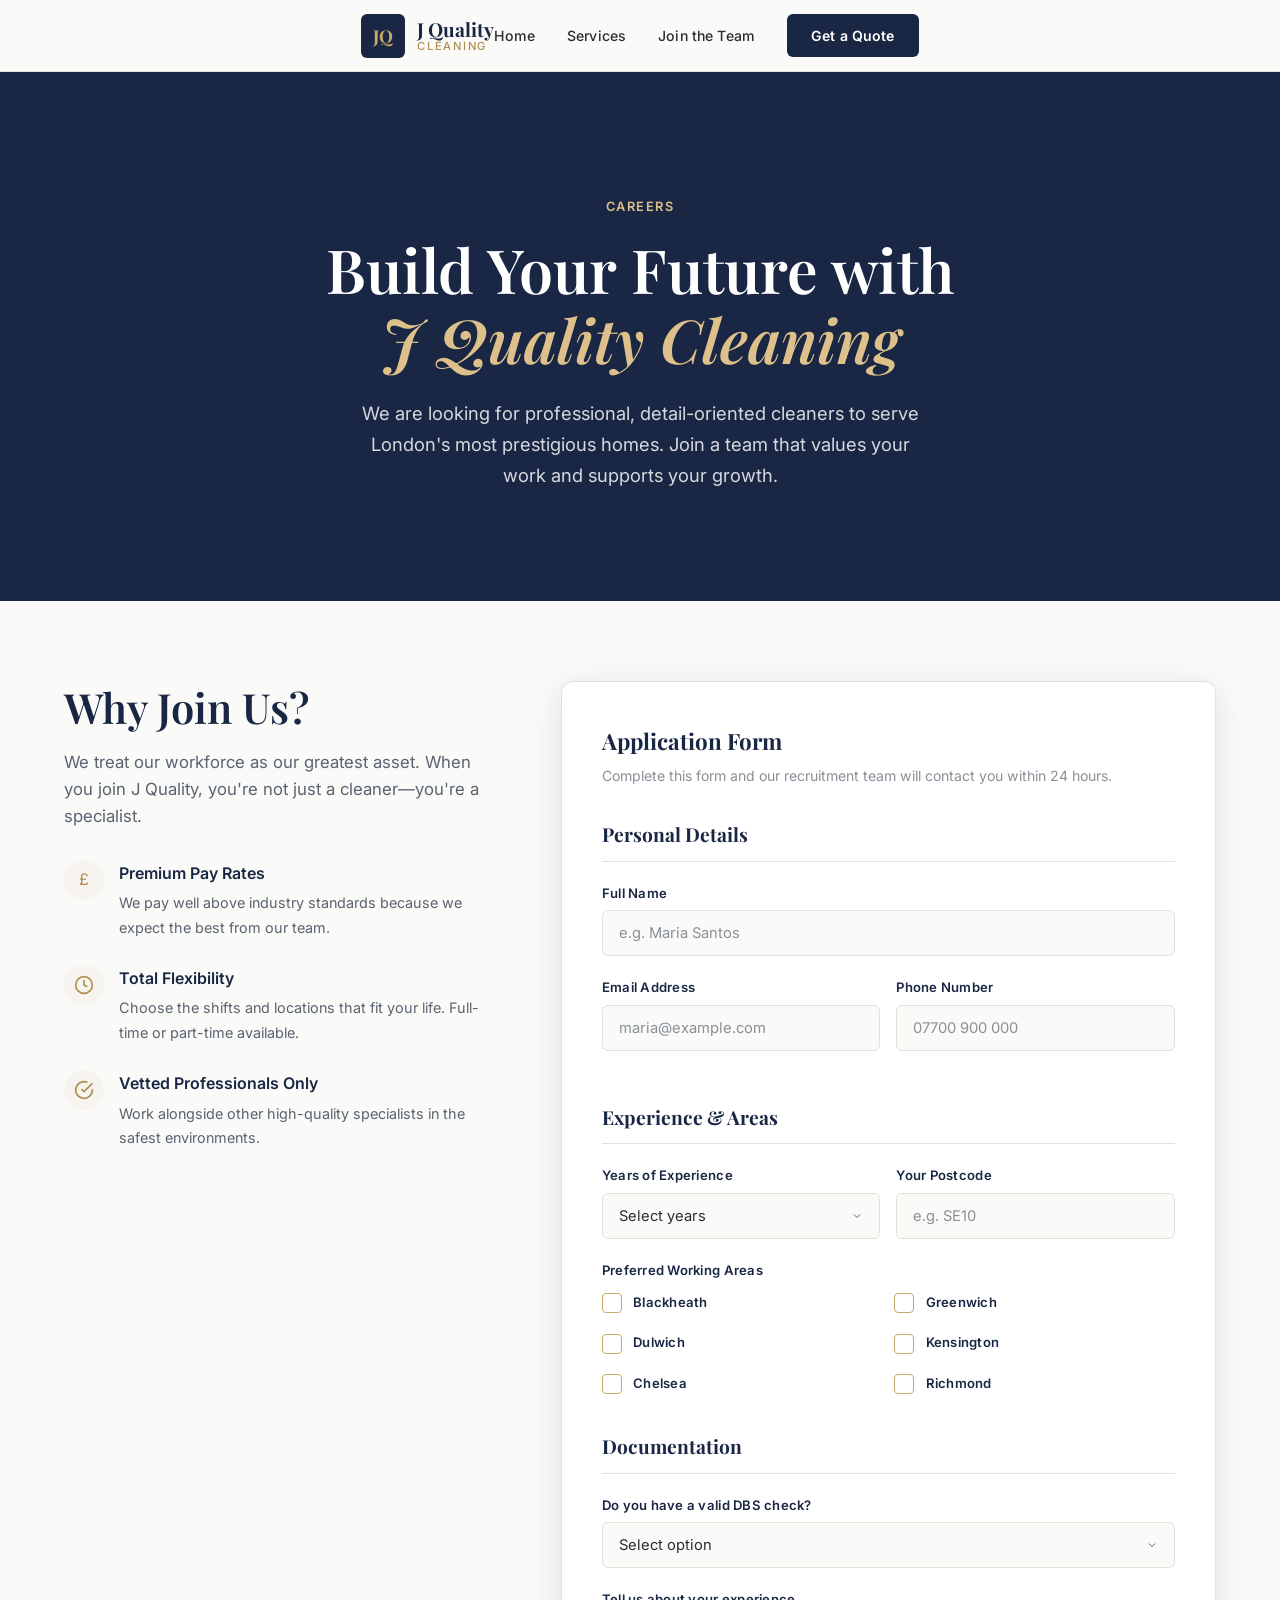
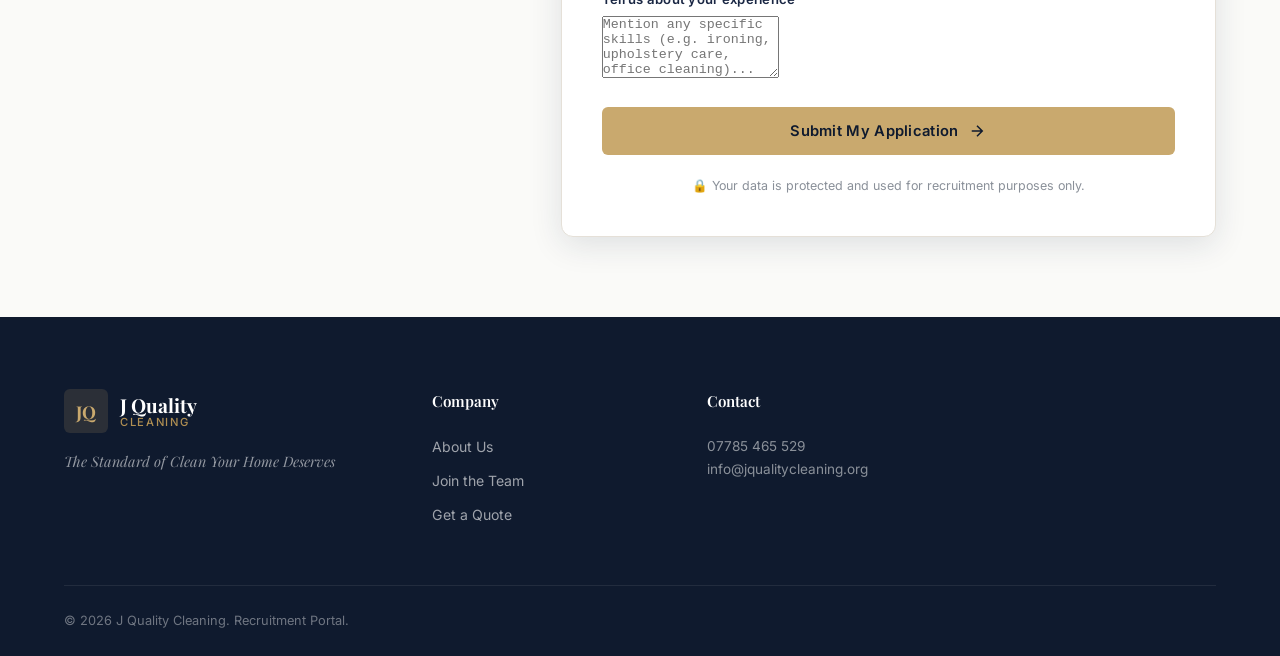
==== join.html @ 2d7c4f78 "Add files via upload" ====
<!DOCTYPE html>
<html lang="en">
<head>
    <meta charset="UTF-8">
    <meta name="viewport" content="width=device-width, initial-scale=1.0">
    <title>Join the Team | J Quality Cleaning Recruitment</title>
    <meta name="description" content="Apply to join London's most prestigious cleaning team. Flexible hours, premium pay, and a supportive environment for professional cleaners.">
    
    <!-- Fonts -->
    <link rel="preconnect" href="https://fonts.googleapis.com">
    <link rel="preconnect" href="https://fonts.gstatic.com" crossorigin>
    <link href="https://fonts.googleapis.com/css2?family=Playfair+Display:ital,wght@0,400;0,500;0,600;0,700;1,400;1,500&family=Inter:wght@300;400;500;600&display=swap" rel="stylesheet">

    <!-- Styles -->
    <link rel="stylesheet" href="styles.css">
    
    <style>
        .join-hero {
            padding: 120px 0 80px;
            background: var(--navy);
            color: var(--white);
            text-align: center;
            position: relative;
            overflow: hidden;
        }

        .join-hero::before {
            content: '';
            position: absolute;
            inset: 0;
            background: url('join_hero.png') center/cover no-repeat;
            opacity: 0.25;
            z-index: 0;
        }

        .join-hero-content {
            position: relative;
            z-index: 1;
            max-width: 800px;
            margin: 0 auto;
        }

        .join-grid {
            display: grid;
            grid-template-columns: 1fr 1.5fr;
            gap: 60px;
            padding: 80px 0;
            align-items: start;
        }

        .benefits-list {
            list-style: none;
            margin-top: 30px;
        }

        .benefit-item {
            display: flex;
            gap: 15px;
            margin-bottom: 25px;
        }

        .benefit-icon {
            width: 40px;
            height: 40px;
            background: var(--beige);
            color: var(--gold-dark);
            border-radius: 50%;
            display: flex;
            align-items: center;
            justify-content: center;
            flex-shrink: 0;
        }

        .benefit-title {
            font-weight: 600;
            color: var(--navy);
            margin-bottom: 4px;
        }

        .benefit-text {
            font-size: 0.9rem;
            color: var(--slate);
        }

        .app-form-card {
            background: var(--white);
            padding: 40px;
            border-radius: var(--radius-md);
            box-shadow: var(--shadow-lg);
            border: 1px solid var(--border);
        }

        .form-section-title {
            font-family: var(--font-heading);
            font-size: 1.2rem;
            color: var(--navy);
            margin: 30px 0 20px;
            padding-bottom: 10px;
            border-bottom: 1px solid var(--border);
        }

        .form-section-title:first-child {
            margin-top: 0;
        }

        .checkbox-group {
            display: grid;
            grid-template-columns: 1fr 1fr;
            gap: 12px;
            margin-top: 10px;
        }

        .checkbox-item {
            display: flex;
            align-items: center;
            gap: 10px;
            font-size: 0.9rem;
            color: var(--charcoal);
        }

        .checkbox-item input {
            width: 18px;
            height: 18px;
            cursor: pointer;
        }

        @media (max-width: 992px) {
            .join-grid {
                grid-template-columns: 1fr;
            }
        }
    </style>
</head>
<body>

    <!-- ========== NAVIGATION (REUSED) ========== -->
    <header class="header" id="main-header">
        <div class="container header-inner">
            <a href="index.html" class="logo" id="logo">
                <span class="logo-icon">JQ</span>
                <span class="logo-text">
                    <span class="logo-name">J Quality</span>
                    <span class="logo-sub">Cleaning</span>
                </span>
            </a>
            <nav class="nav" id="main-nav">
                <a href="index.html" class="nav-link">Home</a>
                <a href="index.html#services" class="nav-link">Services</a>
                <a href="join.html" class="nav-link active">Join the Team</a>
                <a href="index.html#contact" class="nav-link nav-cta">Get a Quote</a>
            </nav>
        </div>
    </header>

    <!-- ========== HERO ========== -->
    <section class="join-hero">
        <div class="container join-hero-content">
            <span class="section-tag" style="color: var(--gold-light);">Careers</span>
            <h1 class="hero-headline">Build Your Future with<br><em>J Quality Cleaning</em></h1>
            <p class="hero-sub" style="margin: 0 auto 30px;">We are looking for professional, detail-oriented cleaners to serve London's most prestigious homes. Join a team that values your work and supports your growth.</p>
        </div>
    </section>

    <!-- ========== CONTENT GRID ========== -->
    <div class="container">
        <div class="join-grid">
            
            <div class="benefits-sidebar">
                <h2 class="section-title section-title-left">Why Join Us?</h2>
                <p class="section-subtitle">We treat our workforce as our greatest asset. When you join J Quality, you're not just a cleaner—you're a specialist.</p>
                
                <div class="benefits-list">
                    <div class="benefit-item">
                        <div class="benefit-icon">£</div>
                        <div>
                            <p class="benefit-title">Premium Pay Rates</p>
                            <p class="benefit-text">We pay well above industry standards because we expect the best from our team.</p>
                        </div>
                    </div>
                    <div class="benefit-item">
                        <div class="benefit-icon">
                            <svg width="20" height="20" viewBox="0 0 24 24" fill="none" stroke="currentColor" stroke-width="2"><circle cx="12" cy="12" r="10"/><path d="M12 6v6l4 2"/></svg>
                        </div>
                        <div>
                            <p class="benefit-title">Total Flexibility</p>
                            <p class="benefit-text">Choose the shifts and locations that fit your life. Full-time or part-time available.</p>
                        </div>
                    </div>
                    <div class="benefit-item">
                        <div class="benefit-icon">
                            <svg width="20" height="20" viewBox="0 0 24 24" fill="none" stroke="currentColor" stroke-width="2"><path d="M22 11.08V12a10 10 0 1 1-5.93-9.14"/><polyline points="22 4 12 14.01 9 11.01"/></svg>
                        </div>
                        <div>
                            <p class="benefit-title">Vetted Professionals Only</p>
                            <p class="benefit-text">Work alongside other high-quality specialists in the safest environments.</p>
                        </div>
                    </div>
                </div>
            </div>

            <div class="app-form-card">
                <form id="cleaner-app-form" action="https://formspree.io/f/xwvangqv" method="POST">
                    <h2 class="form-title">Application Form</h2>
                    <p class="form-subtitle">Complete this form and our recruitment team will contact you within 24 hours.</p>

                    <h3 class="form-section-title">Personal Details</h3>
                    <div class="form-group">
                        <label for="app-name">Full Name</label>
                        <input type="text" id="app-name" name="name" placeholder="e.g. Maria Santos" required>
                    </div>
                    <div class="form-row">
                        <div class="form-group">
                            <label for="app-email">Email Address</label>
                            <input type="email" id="app-email" name="email" placeholder="maria@example.com" required>
                        </div>
                        <div class="form-group">
                            <label for="app-phone">Phone Number</label>
                            <input type="tel" id="app-phone" name="phone" placeholder="07700 900 000" required>
                        </div>
                    </div>

                    <h3 class="form-section-title">Experience & Areas</h3>
                    <div class="form-row">
                        <div class="form-group">
                            <label for="app-experience">Years of Experience</label>
                            <select id="app-experience" name="experience" required>
                                <option value="" disabled selected>Select years</option>
                                <option value="0-1">Less than 1 year</option>
                                <option value="1-3">1 to 3 years</option>
                                <option value="3-5">3 to 5 years</option>
                                <option value="5+">5+ years</option>
                            </select>
                        </div>
                        <div class="form-group">
                            <label for="app-postcode">Your Postcode</label>
                            <input type="text" id="app-postcode" name="postcode" placeholder="e.g. SE10" required>
                        </div>
                    </div>

                    <div class="form-group">
                        <label>Preferred Working Areas</label>
                        <div class="checkbox-group">
                            <label class="checkbox-item"><input type="checkbox" name="area" value="Blackheath"> Blackheath</label>
                            <label class="checkbox-item"><input type="checkbox" name="area" value="Greenwich"> Greenwich</label>
                            <label class="checkbox-item"><input type="checkbox" name="area" value="Dulwich"> Dulwich</label>
                            <label class="checkbox-item"><input type="checkbox" name="area" value="Kensington"> Kensington</label>
                            <label class="checkbox-item"><input type="checkbox" name="area" value="Chelsea"> Chelsea</label>
                            <label class="checkbox-item"><input type="checkbox" name="area" value="Richmond"> Richmond</label>
                        </div>
                    </div>

                    <h3 class="form-section-title">Documentation</h3>
                    <div class="form-group">
                        <label for="app-dbs">Do you have a valid DBS check?</label>
                        <select id="app-dbs" name="dbs_status" required>
                            <option value="" disabled selected>Select option</option>
                            <option value="yes">Yes, I have a current DBS</option>
                            <option value="pending">No, but I have applied</option>
                            <option value="no">No, I need to apply</option>
                        </select>
                    </div>

                    <div class="form-group">
                        <label for="app-message">Tell us about your experience</label>
                        <textarea id="app-message" name="message" rows="4" placeholder="Mention any specific skills (e.g. ironing, upholstery care, office cleaning)..."></textarea>
                    </div>

                    <button type="submit" class="btn btn-primary btn-full" id="app-submit">
                        Submit My Application
                        <svg width="18" height="18" viewBox="0 0 24 24" fill="none" stroke="currentColor" stroke-width="2"><path d="M5 12h14M12 5l7 7-7 7"/></svg>
                    </button>
                    <p class="form-privacy" style="margin-top: 20px;">🔒 Your data is protected and used for recruitment purposes only.</p>
                </form>

                <div class="form-success" id="app-success" style="display:none; text-align: center;">
                    <div class="success-icon" style="color: var(--gold); margin-bottom: 20px;">
                        <svg width="48" height="48" viewBox="0 0 24 24" fill="none" stroke="currentColor" stroke-width="2" stroke-linecap="round" stroke-linejoin="round"><path d="M22 11.08V12a10 10 0 1 1-5.93-9.14"/><polyline points="22 4 12 14.01 9 11.01"/></svg>
                    </div>
                    <h3 class="success-title">Application Received!</h3>
                    <p class="success-text">Thank you for your interest in joining J Quality Cleaning. Our recruitment team will review your details and contact you within 24 hours.</p>
                    <button type="button" class="btn-text" id="app-reset" style="margin-top: 20px; color: var(--gold); text-decoration: underline; background: none; border: none; cursor: pointer;">Submit another application</button>
                </div>
            </div>

        </div>
    </div>

    <!-- ========== FOOTER (REUSED) ========== -->
    <footer class="footer">
        <div class="container">
            <div class="footer-grid">
                <div class="footer-brand">
                    <a href="index.html" class="logo logo-footer">
                        <span class="logo-icon">JQ</span>
                        <span class="logo-text">
                            <span class="logo-name">J Quality</span>
                            <span class="logo-sub">Cleaning</span>
                        </span>
                    </a>
                    <p class="footer-tagline">The Standard of Clean Your Home Deserves</p>
                </div>
                <div class="footer-links">
                    <h4>Company</h4>
                    <a href="index.html#about">About Us</a>
                    <a href="join.html">Join the Team</a>
                    <a href="index.html#contact">Get a Quote</a>
                </div>
                <div class="footer-links">
                    <h4>Contact</h4>
                    <p style="font-size: 0.85rem; color: var(--mist);">07785 465 529</p>
                    <p style="font-size: 0.85rem; color: var(--mist);">info@jqualitycleaning.org</p>
                </div>
            </div>
            <div class="footer-bottom">
                <p>&copy; 2026 J Quality Cleaning. Recruitment Portal.</p>
            </div>
        </div>
    </footer>

    <script src="app.js"></script>
</body>
</html>
---- styles.css ----
/* =========================================================
   J Quality Cleaning — Quiet Luxury Design System
   ========================================================= */

/* ----- CSS Custom Properties ----- */
:root {
    /* Palette */
    --navy:        #1a2744;
    --navy-light:  #243352;
    --navy-dark:   #0f1a2e;
    --gold:        #c9a96e;
    --gold-light:  #ddc08a;
    --gold-dark:   #b08f52;
    --beige:       #f7f3ee;
    --beige-warm:  #f0ebe3;
    --cream:       #fafaf8;
    --white:       #ffffff;
    --charcoal:    #2d2d2d;
    --slate:       #5a6370;
    --mist:        #8a9099;
    --border:      #e5e0d8;

    /* Typography */
    --font-heading: 'Playfair Display', Georgia, 'Times New Roman', serif;
    --font-body:    'Inter', -apple-system, BlinkMacSystemFont, 'Segoe UI', sans-serif;

    /* Sizes */
    --container:   1200px;
    --header-h:    72px;
    --top-bar-h:   40px;

    /* Transitions */
    --ease:        cubic-bezier(0.4, 0, 0.2, 1);
    --duration:    0.35s;

    /* Shadows */
    --shadow-sm:   0 1px 3px rgba(26,39,68,0.06);
    --shadow-md:   0 4px 16px rgba(26,39,68,0.08);
    --shadow-lg:   0 8px 32px rgba(26,39,68,0.12);
    --shadow-xl:   0 16px 64px rgba(26,39,68,0.16);

    /* Border Radius */
    --radius-sm:   6px;
    --radius-md:   12px;
    --radius-lg:   20px;
    --radius-xl:   32px;
}

/* ----- Reset & Base ----- */
*,
*::before,
*::after {
    margin: 0;
    padding: 0;
    box-sizing: border-box;
}

html {
    scroll-behavior: smooth;
    scroll-padding-top: calc(var(--header-h) + var(--top-bar-h) + 20px);
}

body {
    font-family: var(--font-body);
    font-size: 16px;
    line-height: 1.7;
    color: var(--charcoal);
    background: var(--cream);
    -webkit-font-smoothing: antialiased;
    -moz-osx-font-smoothing: grayscale;
    overflow-x: hidden;
}

img {
    max-width: 100%;
    height: auto;
    display: block;
}

a {
    color: inherit;
    text-decoration: none;
    transition: color var(--duration) var(--ease);
}

button {
    cursor: pointer;
    border: none;
    background: none;
    font-family: inherit;
}

/* ----- Container ----- */
.container {
    max-width: var(--container);
    margin: 0 auto;
    padding: 0 24px;
}

/* ----- Section Headers ----- */
.section-header {
    text-align: center;
    max-width: 640px;
    margin: 0 auto 60px;
}

.section-tag {
    display: inline-flex;
    align-items: center;
    gap: 6px;
    font-family: var(--font-body);
    font-size: 0.8rem;
    font-weight: 600;
    letter-spacing: 0.12em;
    text-transform: uppercase;
    color: var(--gold-dark);
    margin-bottom: 16px;
}

.section-title {
    font-family: var(--font-heading);
    font-size: clamp(1.8rem, 4vw, 2.6rem);
    font-weight: 600;
    color: var(--navy);
    line-height: 1.25;
    margin-bottom: 16px;
}

.section-title-left {
    text-align: left;
}

.section-subtitle {
    font-size: 1.05rem;
    color: var(--slate);
    line-height: 1.6;
}

/* =========================================================
   TOP BAR
   ========================================================= */
.top-bar {
    background: var(--navy);
    color: rgba(255,255,255,0.85);
    font-size: 0.8rem;
    height: var(--top-bar-h);
    display: flex;
    align-items: center;
    position: relative;
    z-index: 100;
}

.top-bar-inner {
    display: flex;
    justify-content: space-between;
    align-items: center;
}

.top-bar-text {
    letter-spacing: 0.03em;
}

.top-bar-phone {
    display: flex;
    align-items: center;
    gap: 6px;
    color: var(--gold-light);
    font-weight: 500;
    transition: color var(--duration) var(--ease);
}

.top-bar-phone:hover {
    color: var(--white);
}

/* =========================================================
   HEADER / NAV
   ========================================================= */
.header {
    position: sticky;
    top: 0;
    z-index: 99;
    background: rgba(250, 250, 248, 0.92);
    backdrop-filter: blur(20px);
    -webkit-backdrop-filter: blur(20px);
    border-bottom: 1px solid var(--border);
    height: var(--header-h);
    display: flex;
    align-items: center;
    transition: box-shadow var(--duration) var(--ease), background var(--duration) var(--ease);
}

.header.scrolled {
    box-shadow: var(--shadow-md);
    background: rgba(250, 250, 248, 0.97);
}

.header-inner {
    display: flex;
    justify-content: space-between;
    align-items: center;
}

/* Logo */
.logo {
    display: flex;
    align-items: center;
    gap: 12px;
}

.logo-icon {
    width: 44px;
    height: 44px;
    background: var(--navy);
    color: var(--gold);
    border-radius: var(--radius-sm);
    display: flex;
    align-items: center;
    justify-content: center;
    font-family: var(--font-heading);
    font-size: 1.1rem;
    font-weight: 700;
    letter-spacing: 0.02em;
}

.logo-text {
    display: flex;
    flex-direction: column;
    line-height: 1.15;
}

.logo-name {
    font-family: var(--font-heading);
    font-size: 1.2rem;
    font-weight: 700;
    color: var(--navy);
}

.logo-sub {
    font-family: var(--font-body);
    font-size: 0.7rem;
    font-weight: 500;
    letter-spacing: 0.15em;
    text-transform: uppercase;
    color: var(--gold-dark);
}

/* Nav links */
.nav {
    display: flex;
    align-items: center;
    gap: 32px;
}

.nav-link {
    font-size: 0.88rem;
    font-weight: 500;
    color: var(--charcoal);
    position: relative;
    padding: 4px 0;
    letter-spacing: 0.01em;
}

.nav-link::after {
    content: '';
    position: absolute;
    bottom: -2px;
    left: 0;
    width: 0;
    height: 2px;
    background: var(--gold);
    transition: width var(--duration) var(--ease);
}

.nav-link:hover::after {
    width: 100%;
}

.nav-link:hover {
    color: var(--navy);
}

.nav-cta {
    background: var(--navy);
    color: var(--white) !important;
    padding: 10px 24px;
    border-radius: var(--radius-sm);
    font-weight: 600;
    transition: all var(--duration) var(--ease);
}

.nav-cta::after { display: none; }

.nav-cta:hover {
    background: var(--navy-light);
    transform: translateY(-1px);
    box-shadow: var(--shadow-md);
}

/* Mobile menu button */
.mobile-menu-btn {
    display: none;
    flex-direction: column;
    gap: 5px;
    width: 28px;
    padding: 4px 0;
}

.mobile-menu-btn span {
    display: block;
    width: 100%;
    height: 2px;
    background: var(--navy);
    border-radius: 2px;
    transition: all var(--duration) var(--ease);
}

.mobile-menu-btn.active span:nth-child(1) {
    transform: rotate(45deg) translate(5px, 5px);
}

.mobile-menu-btn.active span:nth-child(2) {
    opacity: 0;
}

.mobile-menu-btn.active span:nth-child(3) {
    transform: rotate(-45deg) translate(5px, -5px);
}

/* =========================================================
   HERO SECTION
   ========================================================= */
.hero {
    position: relative;
    min-height: 92vh;
    display: flex;
    align-items: center;
    justify-content: center;
    overflow: hidden;
}

.hero-bg {
    position: absolute;
    inset: 0;
    z-index: 0;
}

.hero-img {
    width: 100%;
    height: 100%;
    object-fit: cover;
    object-position: center;
}

.hero-overlay {
    position: absolute;
    inset: 0;
    background: linear-gradient(
        135deg,
        rgba(15,26,46,0.82) 0%,
        rgba(26,39,68,0.72) 40%,
        rgba(26,39,68,0.45) 100%
    );
}

.hero-content {
    position: relative;
    z-index: 2;
    max-width: 720px;
    padding: 60px 0;
}

.hero-badge {
    display: inline-flex;
    align-items: center;
    gap: 8px;
    background: rgba(201, 169, 110, 0.15);
    border: 1px solid rgba(201, 169, 110, 0.35);
    padding: 8px 18px;
    border-radius: var(--radius-xl);
    font-size: 0.78rem;
    font-weight: 500;
    letter-spacing: 0.04em;
    color: var(--gold-light);
    margin-bottom: 28px;
    backdrop-filter: blur(8px);
    animation: fadeInUp 0.8s var(--ease) both;
}

.hero-headline {
    font-family: var(--font-heading);
    font-size: clamp(2.2rem, 5.5vw, 3.8rem);
    font-weight: 600;
    color: var(--white);
    line-height: 1.15;
    margin-bottom: 24px;
    animation: fadeInUp 0.8s var(--ease) 0.15s both;
}

.hero-headline em {
    font-style: italic;
    color: var(--gold-light);
}

.hero-sub {
    font-size: clamp(1rem, 1.8vw, 1.15rem);
    color: rgba(255,255,255,0.82);
    line-height: 1.7;
    margin-bottom: 12px;
    max-width: 580px;
    animation: fadeInUp 0.8s var(--ease) 0.3s both;
}

.hero-desire {
    font-family: var(--font-heading);
    font-size: 1.1rem;
    font-style: italic;
    color: var(--gold-light);
    margin-bottom: 36px;
    animation: fadeInUp 0.8s var(--ease) 0.45s both;
}

.hero-actions {
    display: flex;
    gap: 16px;
    flex-wrap: wrap;
    animation: fadeInUp 0.8s var(--ease) 0.6s both;
}

/* Scroll indicator */
.hero-scroll-indicator {
    position: absolute;
    bottom: 32px;
    left: 50%;
    transform: translateX(-50%);
    z-index: 2;
    display: flex;
    flex-direction: column;
    align-items: center;
    gap: 8px;
    color: rgba(255,255,255,0.5);
    font-size: 0.75rem;
    letter-spacing: 0.1em;
    text-transform: uppercase;
    animation: bounceDown 2s infinite;
}

/* =========================================================
   BUTTONS
   ========================================================= */
.btn {
    display: inline-flex;
    align-items: center;
    gap: 10px;
    padding: 14px 28px;
    border-radius: var(--radius-sm);
    font-size: 0.92rem;
    font-weight: 600;
    letter-spacing: 0.02em;
    transition: all var(--duration) var(--ease);
    white-space: nowrap;
    cursor: pointer;
    border: none;
    line-height: 1.4;
}

.btn-primary {
    background: var(--gold);
    color: var(--navy-dark);
}

.btn-primary:hover {
    background: var(--gold-light);
    transform: translateY(-2px);
    box-shadow: 0 8px 24px rgba(201,169,110,0.35);
}

.btn-outline {
    background: transparent;
    color: var(--white);
    border: 1.5px solid rgba(255,255,255,0.35);
}

.btn-outline:hover {
    border-color: var(--white);
    background: rgba(255,255,255,0.08);
    transform: translateY(-2px);
}

.btn-lg {
    padding: 16px 36px;
    font-size: 1rem;
}

.btn-full {
    width: 100%;
    justify-content: center;
}

/* =========================================================
   TRUST STRIP
   ========================================================= */
.trust-strip {
    padding: 72px 0;
    background: var(--white);
    border-bottom: 1px solid var(--border);
}

.trust-grid {
    display: grid;
    grid-template-columns: repeat(4, 1fr);
    gap: 36px;
}

.trust-item {
    text-align: center;
    padding: 28px 20px;
    border-radius: var(--radius-md);
    transition: all var(--duration) var(--ease);
}

.trust-item:hover {
    background: var(--beige);
    transform: translateY(-4px);
    box-shadow: var(--shadow-md);
}

.trust-icon {
    width: 64px;
    height: 64px;
    margin: 0 auto 20px;
    background: linear-gradient(135deg, var(--beige), var(--beige-warm));
    border-radius: 50%;
    display: flex;
    align-items: center;
    justify-content: center;
    color: var(--navy);
    transition: all var(--duration) var(--ease);
}

.trust-item:hover .trust-icon {
    background: var(--navy);
    color: var(--gold);
}

.trust-title {
    font-family: var(--font-heading);
    font-size: 1.05rem;
    font-weight: 600;
    color: var(--navy);
    margin-bottom: 8px;
}

.trust-text {
    font-size: 0.88rem;
    color: var(--slate);
    line-height: 1.6;
}

/* =========================================================
   TESTIMONIALS
   ========================================================= */
.testimonials {
    padding: 96px 0;
    background: var(--beige);
}

.testimonials-grid {
    display: grid;
    grid-template-columns: repeat(3, 1fr);
    gap: 28px;
}

.testimonial-card {
    background: var(--white);
    padding: 36px;
    border-radius: var(--radius-md);
    border: 1px solid var(--border);
    transition: all var(--duration) var(--ease);
    position: relative;
}

.testimonial-card::before {
    content: '"';
    position: absolute;
    top: 16px;
    right: 24px;
    font-family: var(--font-heading);
    font-size: 4rem;
    color: var(--gold);
    opacity: 0.2;
    line-height: 1;
}

.testimonial-card:hover {
    transform: translateY(-6px);
    box-shadow: var(--shadow-lg);
    border-color: var(--gold);
}

.testimonial-stars {
    color: var(--gold);
    font-size: 1rem;
    letter-spacing: 2px;
    margin-bottom: 16px;
}

.testimonial-quote {
    font-size: 0.95rem;
    line-height: 1.7;
    color: var(--charcoal);
    margin-bottom: 24px;
    font-style: italic;
}

.testimonial-author {
    display: flex;
    align-items: center;
    gap: 12px;
}

.testimonial-avatar {
    width: 44px;
    height: 44px;
    background: var(--navy);
    color: var(--gold);
    border-radius: 50%;
    display: flex;
    align-items: center;
    justify-content: center;
    font-family: var(--font-heading);
    font-weight: 600;
    font-size: 0.85rem;
}

.testimonial-name {
    display: block;
    font-size: 0.9rem;
    color: var(--navy);
}

.testimonial-location {
    font-size: 0.78rem;
    color: var(--mist);
}

/* =========================================================
   SERVICES
   ========================================================= */
.services {
    padding: 96px 0;
    background: var(--cream);
}

.services-grid {
    display: grid;
    grid-template-columns: repeat(2, 1fr);
    gap: 28px;
}

.service-card {
    display: grid;
    grid-template-rows: 260px 1fr;
    background: var(--white);
    border-radius: var(--radius-md);
    overflow: hidden;
    border: 1px solid var(--border);
    transition: all var(--duration) var(--ease);
}

.service-card:hover {
    transform: translateY(-6px);
    box-shadow: var(--shadow-lg);
    border-color: var(--gold);
}

.service-card-wide {
    grid-column: 1 / -1;
    grid-template-columns: 1fr 1fr;
    grid-template-rows: auto;
}

.service-image {
    position: relative;
    overflow: hidden;
}

.service-image img {
    width: 100%;
    height: 100%;
    object-fit: cover;
    transition: transform 0.6s var(--ease);
}

.service-card:hover .service-image img {
    transform: scale(1.05);
}

.service-image-overlay {
    position: absolute;
    inset: 0;
    background: linear-gradient(to bottom, transparent 50%, rgba(26,39,68,0.15));
}

.service-content {
    padding: 32px;
}

.service-number {
    font-family: var(--font-heading);
    font-size: 0.85rem;
    color: var(--gold);
    font-weight: 600;
    margin-bottom: 8px;
    letter-spacing: 0.05em;
}

.service-title {
    font-family: var(--font-heading);
    font-size: 1.35rem;
    font-weight: 600;
    color: var(--navy);
    margin-bottom: 12px;
}

.service-desc {
    font-size: 0.92rem;
    color: var(--slate);
    line-height: 1.65;
    margin-bottom: 20px;
}

.service-features {
    list-style: none;
    margin-bottom: 24px;
}

.service-features li {
    position: relative;
    padding-left: 22px;
    font-size: 0.88rem;
    color: var(--charcoal);
    margin-bottom: 8px;
    line-height: 1.5;
}

.service-features li::before {
    content: '';
    position: absolute;
    left: 0;
    top: 8px;
    width: 8px;
    height: 8px;
    background: var(--gold);
    border-radius: 50%;
}

.service-link {
    display: inline-flex;
    align-items: center;
    gap: 6px;
    font-size: 0.88rem;
    font-weight: 600;
    color: var(--navy);
    transition: all var(--duration) var(--ease);
}

.service-link:hover {
    color: var(--gold-dark);
    gap: 12px;
}

/* =========================================================
   ABOUT
   ========================================================= */
.about {
    padding: 96px 0;
    background: var(--white);
}

.about-grid {
    display: grid;
    grid-template-columns: 1fr 1fr;
    gap: 64px;
    align-items: center;
}

.about-image {
    position: relative;
    border-radius: var(--radius-md);
    overflow: hidden;
}

.about-image img {
    width: 100%;
    border-radius: var(--radius-md);
}

.about-image-accent {
    position: absolute;
    bottom: -16px;
    right: -16px;
    width: 120px;
    height: 120px;
    border: 3px solid var(--gold);
    border-radius: var(--radius-md);
    z-index: -1;
}

.about-text {
    font-size: 0.95rem;
    color: var(--slate);
    line-height: 1.75;
    margin-bottom: 16px;
}

.about-stats {
    display: flex;
    gap: 40px;
    margin-top: 36px;
    padding-top: 28px;
    border-top: 1px solid var(--border);
}

.stat {
    display: flex;
    flex-direction: column;
}

.stat-number {
    font-family: var(--font-heading);
    font-size: 1.8rem;
    font-weight: 700;
    color: var(--navy);
}

.stat-label {
    font-size: 0.8rem;
    color: var(--mist);
    letter-spacing: 0.04em;
    text-transform: uppercase;
    font-weight: 500;
}

/* =========================================================
   SPECIAL OFFER
   ========================================================= */
.offer {
    padding: 96px 0;
    background: var(--navy);
}

.offer-card {
    display: grid;
    grid-template-columns: 1fr 0.85fr;
    background: linear-gradient(135deg, var(--navy-light), var(--navy));
    border-radius: var(--radius-lg);
    overflow: hidden;
    border: 1px solid rgba(201,169,110,0.2);
    position: relative;
}

.offer-badge {
    position: absolute;
    top: 32px;
    left: 32px;
    display: inline-flex;
    align-items: center;
    gap: 8px;
    background: var(--gold);
    color: var(--navy-dark);
    padding: 8px 18px;
    border-radius: var(--radius-xl);
    font-size: 0.8rem;
    font-weight: 700;
    letter-spacing: 0.06em;
    text-transform: uppercase;
    z-index: 2;
}

.offer-content {
    padding: 80px 48px 48px;
    z-index: 1;
}

.offer-title {
    font-family: var(--font-heading);
    font-size: clamp(1.6rem, 3vw, 2.2rem);
    color: var(--white);
    margin-bottom: 16px;
    line-height: 1.25;
}

.offer-text {
    color: rgba(255,255,255,0.8);
    font-size: 1rem;
    line-height: 1.7;
    margin-bottom: 28px;
}

.offer-text strong {
    color: var(--gold-light);
}

.offer-details {
    display: flex;
    flex-direction: column;
    gap: 12px;
    margin-bottom: 32px;
}

.offer-detail {
    display: flex;
    align-items: center;
    gap: 12px;
    color: rgba(255,255,255,0.85);
    font-size: 0.9rem;
}

.offer-detail svg {
    color: var(--gold);
    flex-shrink: 0;
}

.offer-visual {
    position: relative;
    overflow: hidden;
}

.offer-visual img {
    width: 100%;
    height: 100%;
    object-fit: cover;
}

.offer-visual::after {
    content: '';
    position: absolute;
    inset: 0;
    background: linear-gradient(to right, var(--navy-light), transparent 50%);
}

/* =========================================================
   AREAS (SEO)
   ========================================================= */
.areas {
    padding: 80px 0;
    background: var(--beige);
}

.areas-grid {
    display: flex;
    flex-wrap: wrap;
    justify-content: center;
    gap: 12px;
    margin-bottom: 28px;
}

.area-tag {
    background: var(--white);
    border: 1px solid var(--border);
    padding: 10px 22px;
    border-radius: var(--radius-xl);
    font-size: 0.88rem;
    font-weight: 500;
    color: var(--navy);
    transition: all var(--duration) var(--ease);
    cursor: default;
}

.area-tag:hover {
    background: var(--navy);
    color: var(--white);
    border-color: var(--navy);
    transform: translateY(-2px);
    box-shadow: var(--shadow-md);
}

.areas-note {
    text-align: center;
    font-size: 0.9rem;
    color: var(--slate);
}

.areas-note a {
    color: var(--gold-dark);
    font-weight: 600;
    border-bottom: 1px solid var(--gold);
    transition: all var(--duration) var(--ease);
}

.areas-note a:hover {
    color: var(--navy);
    border-color: var(--navy);
}

/* =========================================================
   CONTACT / LEAD FORM
   ========================================================= */
.contact {
    padding: 96px 0;
    background: var(--cream);
}

.contact-grid {
    display: grid;
    grid-template-columns: 1fr 1fr;
    gap: 64px;
    align-items: start;
}

.contact-text {
    font-size: 1rem;
    color: var(--slate);
    line-height: 1.7;
    margin-bottom: 32px;
}

.contact-methods {
    display: flex;
    flex-direction: column;
    gap: 20px;
}

.contact-method {
    display: flex;
    align-items: center;
    gap: 16px;
    padding: 16px;
    border-radius: var(--radius-md);
    transition: all var(--duration) var(--ease);
}

.contact-method:hover {
    background: var(--beige);
}

.contact-method-icon {
    width: 52px;
    height: 52px;
    background: var(--navy);
    color: var(--gold);
    border-radius: var(--radius-sm);
    display: flex;
    align-items: center;
    justify-content: center;
    flex-shrink: 0;
}

.contact-method strong {
    display: block;
    font-size: 0.88rem;
    color: var(--navy);
    margin-bottom: 2px;
}

.contact-method span {
    font-size: 0.88rem;
    color: var(--slate);
}

/* Form */
.contact-form-wrapper {
    position: relative;
}

.contact-form {
    background: var(--white);
    padding: 40px;
    border-radius: var(--radius-md);
    border: 1px solid var(--border);
    box-shadow: var(--shadow-lg);
}

.form-title {
    font-family: var(--font-heading);
    font-size: 1.4rem;
    color: var(--navy);
    margin-bottom: 4px;
}

.form-subtitle {
    color: var(--mist);
    font-size: 0.88rem;
    margin-bottom: 28px;
}

.form-group {
    margin-bottom: 20px;
}

.form-group label {
    display: block;
    font-size: 0.82rem;
    font-weight: 600;
    color: var(--navy);
    margin-bottom: 6px;
    letter-spacing: 0.02em;
}

.form-group input:not([type="checkbox"]),
.form-group select {
    width: 100%;
    padding: 13px 16px;
    border: 1.5px solid var(--border);
    border-radius: var(--radius-sm);
    font-family: var(--font-body);
    font-size: 0.92rem;
    color: var(--charcoal);
    background: var(--cream);
    transition: all var(--duration) var(--ease);
    outline: none;
    -webkit-appearance: none;
    appearance: none;
}

/* Custom Checkbox Styling for Visual Feedback */
.form-group input[type="checkbox"] {
    -webkit-appearance: none;
    appearance: none;
    width: 20px;
    height: 20px;
    border: 1.5px solid var(--gold);
    border-radius: 4px;
    background: var(--white);
    cursor: pointer;
    position: relative;
    display: inline-block;
    vertical-align: middle;
    transition: all 0.2s ease;
    margin-right: 8px;
}

.form-group input[type="checkbox"]:checked {
    background: var(--gold);
    border-color: var(--gold);
}

.form-group input[type="checkbox"]:checked::after {
    content: '';
    position: absolute;
    left: 6px;
    top: 2px;
    width: 5px;
    height: 10px;
    border: solid white;
    border-width: 0 2px 2px 0;
    transform: rotate(45deg);
}

.form-group input::placeholder {
    color: var(--mist);
}

.form-group input:focus,
.form-group select:focus {
    border-color: var(--gold);
    background: var(--white);
    box-shadow: 0 0 0 3px rgba(201,169,110,0.12);
}

.form-group select {
    cursor: pointer;
    background-image: url("data:image/svg+xml,%3Csvg xmlns='http://www.w3.org/2000/svg' width='12' height='12' viewBox='0 0 24 24' fill='none' stroke='%235a6370' stroke-width='2'%3E%3Cpath d='M6 9l6 6 6-6'/%3E%3C/svg%3E");
    background-repeat: no-repeat;
    background-position: right 16px center;
    padding-right: 42px;
}

.form-row {
    display: grid;
    grid-template-columns: 1fr 1fr;
    gap: 16px;
}

.form-privacy {
    text-align: center;
    font-size: 0.78rem;
    color: var(--mist);
    margin-top: 14px;
}

/* Success state */
.form-success {
    background: var(--white);
    padding: 60px 40px;
    border-radius: var(--radius-md);
    border: 1px solid var(--border);
    box-shadow: var(--shadow-lg);
    text-align: center;
}

.success-icon {
    width: 72px;
    height: 72px;
    margin: 0 auto 20px;
    background: rgba(201,169,110,0.12);
    border-radius: 50%;
    display: flex;
    align-items: center;
    justify-content: center;
    color: var(--gold-dark);
}

.success-title {
    font-family: var(--font-heading);
    font-size: 1.6rem;
    color: var(--navy);
    margin-bottom: 12px;
}

.success-text {
    color: var(--slate);
    font-size: 0.95rem;
    line-height: 1.7;
    margin-bottom: 24px;
}

.form-success .btn-outline {
    color: var(--navy);
    border-color: var(--border);
}

.form-success .btn-outline:hover {
    background: var(--navy);
    color: var(--white);
    border-color: var(--navy);
}

/* =========================================================
   FOOTER
   ========================================================= */
.footer {
    background: var(--navy-dark);
    padding: 72px 0 0;
    color: rgba(255,255,255,0.75);
}

.footer-grid {
    display: grid;
    grid-template-columns: 1.4fr 1fr 1fr 1fr;
    gap: 40px;
    padding-bottom: 48px;
}

.logo-footer .logo-icon {
    background: rgba(201,169,110,0.15);
}

.logo-footer .logo-name {
    color: var(--white);
}

.footer-tagline {
    font-family: var(--font-heading);
    font-style: italic;
    font-size: 0.9rem;
    color: rgba(255,255,255,0.55);
    margin-top: 16px;
    margin-bottom: 20px;
}

.footer-phone {
    display: inline-flex;
    align-items: center;
    gap: 8px;
    color: var(--gold);
    font-size: 1rem;
    font-weight: 600;
    transition: color var(--duration) var(--ease);
}

.footer-phone:hover {
    color: var(--gold-light);
}

.footer-links h4 {
    font-family: var(--font-heading);
    font-size: 0.95rem;
    color: var(--white);
    margin-bottom: 20px;
    font-weight: 600;
}

.footer-links a {
    display: block;
    font-size: 0.88rem;
    color: rgba(255,255,255,0.6);
    margin-bottom: 10px;
    transition: all var(--duration) var(--ease);
}

.footer-links a:hover {
    color: var(--gold);
    transform: translateX(4px);
}

.footer-bottom {
    border-top: 1px solid rgba(255,255,255,0.08);
    padding: 24px 0;
    display: flex;
    justify-content: space-between;
    font-size: 0.8rem;
    color: rgba(255,255,255,0.4);
}

/* Back to Top */
.back-to-top {
    position: fixed;
    bottom: 32px;
    right: 32px;
    width: 48px;
    height: 48px;
    background: var(--navy);
    color: var(--gold);
    border-radius: 50%;
    display: flex;
    align-items: center;
    justify-content: center;
    box-shadow: var(--shadow-lg);
    opacity: 0;
    visibility: hidden;
    transform: translateY(20px);
    transition: all var(--duration) var(--ease);
    z-index: 50;
}

.back-to-top.visible {
    opacity: 1;
    visibility: visible;
    transform: translateY(0);
}

.back-to-top:hover {
    background: var(--gold);
    color: var(--navy-dark);
    transform: translateY(-3px);
}

/* =========================================================
   ANIMATIONS
   ========================================================= */
@keyframes fadeInUp {
    from {
        opacity: 0;
        transform: translateY(28px);
    }
    to {
        opacity: 1;
        transform: translateY(0);
    }
}

@keyframes bounceDown {
    0%, 100% { transform: translateX(-50%) translateY(0); }
    50% { transform: translateX(-50%) translateY(8px); }
}

/* Intersection Observer animations */
.reveal {
    opacity: 0;
    transform: translateY(30px);
    transition: opacity 0.7s var(--ease), transform 0.7s var(--ease);
}

.reveal.visible {
    opacity: 1;
    transform: translateY(0);
}

/* =========================================================
   RESPONSIVE — Tablet
   ========================================================= */
@media (max-width: 1024px) {
    .trust-grid {
        grid-template-columns: repeat(2, 1fr);
    }
    
    .testimonials-grid {
        grid-template-columns: 1fr;
        max-width: 600px;
        margin: 0 auto;
    }
    
    .services-grid {
        grid-template-columns: 1fr;
    }

    .service-card-wide {
        grid-template-columns: 1fr;
    }

    .about-grid {
        grid-template-columns: 1fr;
        gap: 40px;
    }

    .about-image {
        max-width: 540px;
    }

    .offer-card {
        grid-template-columns: 1fr;
    }

    .offer-visual {
        height: 300px;
    }

    .contact-grid {
        grid-template-columns: 1fr;
        gap: 40px;
    }
    
    .footer-grid {
        grid-template-columns: 1fr 1fr;
    }
}

/* =========================================================
   RESPONSIVE — Mobile
   ========================================================= */
@media (max-width: 768px) {
    :root {
        --header-h: 64px;
    }

    .top-bar-text {
        display: none;
    }
    
    .top-bar-inner {
        justify-content: center;
    }

    /* Mobile nav */
    .nav {
        position: fixed;
        top: 0;
        right: -100%;
        width: 85vw;
        max-width: 360px;
        height: 100vh;
        background: var(--cream);
        flex-direction: column;
        padding: 80px 32px 40px;
        gap: 0;
        box-shadow: var(--shadow-xl);
        transition: right var(--duration) var(--ease);
        z-index: 200;
        align-items: stretch;
    }

    .nav.open {
        right: 0;
    }

    .nav-link {
        padding: 16px 0;
        font-size: 1rem;
        border-bottom: 1px solid var(--border);
    }

    .nav-link::after { display: none; }

    .nav-cta {
        text-align: center;
        margin-top: 20px;
        padding: 14px 24px;
    }

    .mobile-menu-btn {
        display: flex;
        z-index: 201;
    }

    /* Mobile overlay */
    .nav-overlay {
        position: fixed;
        inset: 0;
        background: rgba(15,26,46,0.5);
        z-index: 199;
        opacity: 0;
        visibility: hidden;
        transition: all var(--duration) var(--ease);
    }

    .nav-overlay.visible {
        opacity: 1;
        visibility: visible;
    }

    /* Hero */
    .hero {
        min-height: 85vh;
    }

    .hero-content {
        padding: 40px 0;
    }

    .hero-actions {
        flex-direction: column;
    }

    .hero-actions .btn {
        justify-content: center;
    }

    .hero-scroll-indicator {
        display: none;
    }

    /* Trust */
    .trust-grid {
        grid-template-columns: 1fr;
        gap: 20px;
    }

    .trust-item {
        display: flex;
        text-align: left;
        gap: 16px;
        padding: 20px;
    }

    .trust-icon {
        margin: 0;
        flex-shrink: 0;
        width: 52px;
        height: 52px;
    }

    /* Services */
    .service-card {
        grid-template-rows: 200px 1fr;
    }

    .service-card-wide {
        grid-template-columns: 1fr;
        grid-template-rows: 200px 1fr;
    }

    /* Offer */
    .offer-content {
        padding: 60px 24px 36px;
    }

    .offer-visual {
        height: 240px;
    }

    /* Form */
    .form-row {
        grid-template-columns: 1fr;
        gap: 0;
    }

    .contact-form {
        padding: 28px 20px;
    }

    /* About stats */
    .about-stats {
        gap: 24px;
    }

    /* Footer */
    .footer-grid {
        grid-template-columns: 1fr;
        gap: 32px;
    }

    .footer-bottom {
        flex-direction: column;
        gap: 4px;
        text-align: center;
    }

    /* Back to top */
    .back-to-top {
        bottom: 20px;
        right: 20px;
        width: 42px;
        height: 42px;
    }
}

@media (max-width: 480px) {
    .hero-headline {
        font-size: 1.8rem;
    }

    .section-title {
        font-size: 1.6rem;
    }

    .offer-title {
        font-size: 1.4rem;
    }

    .about-stats {
        flex-direction: column;
        gap: 16px;
    }

    .stat {
        flex-direction: row;
        align-items: baseline;
        gap: 8px;
    }
}
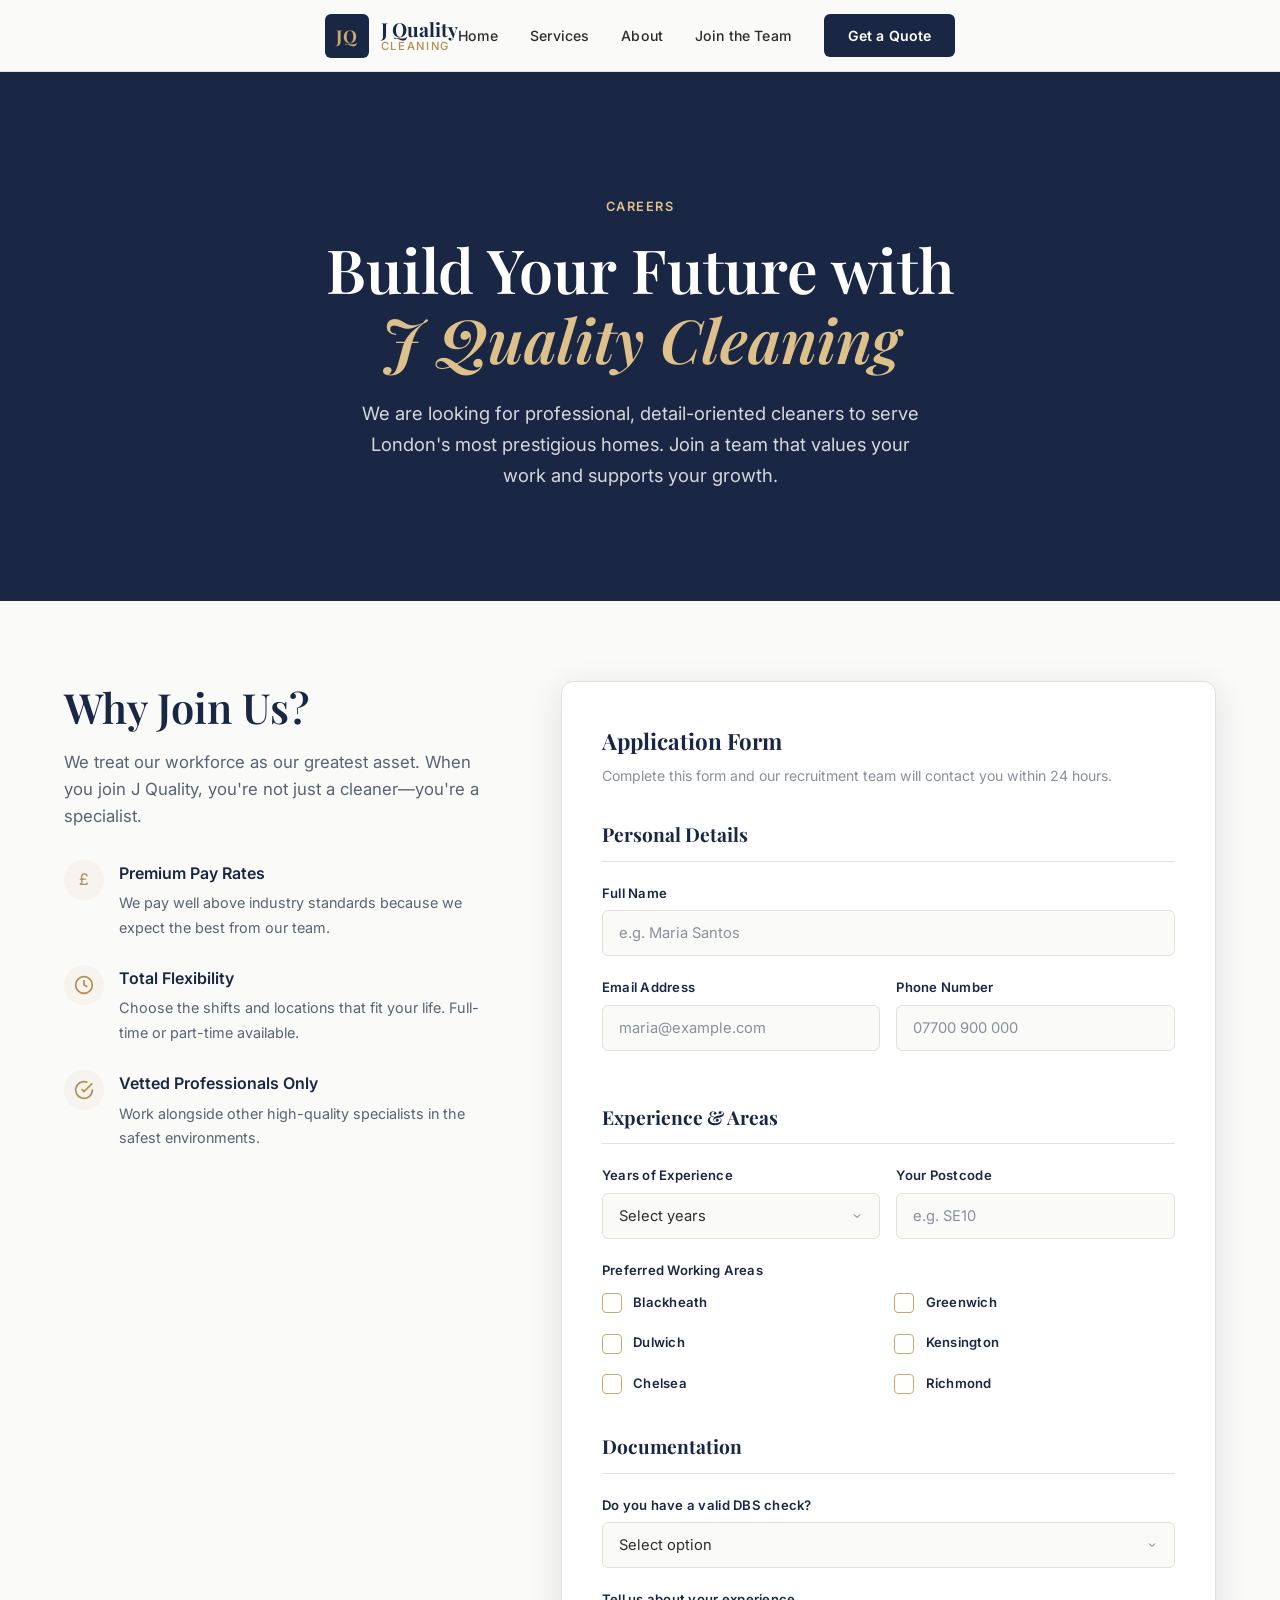
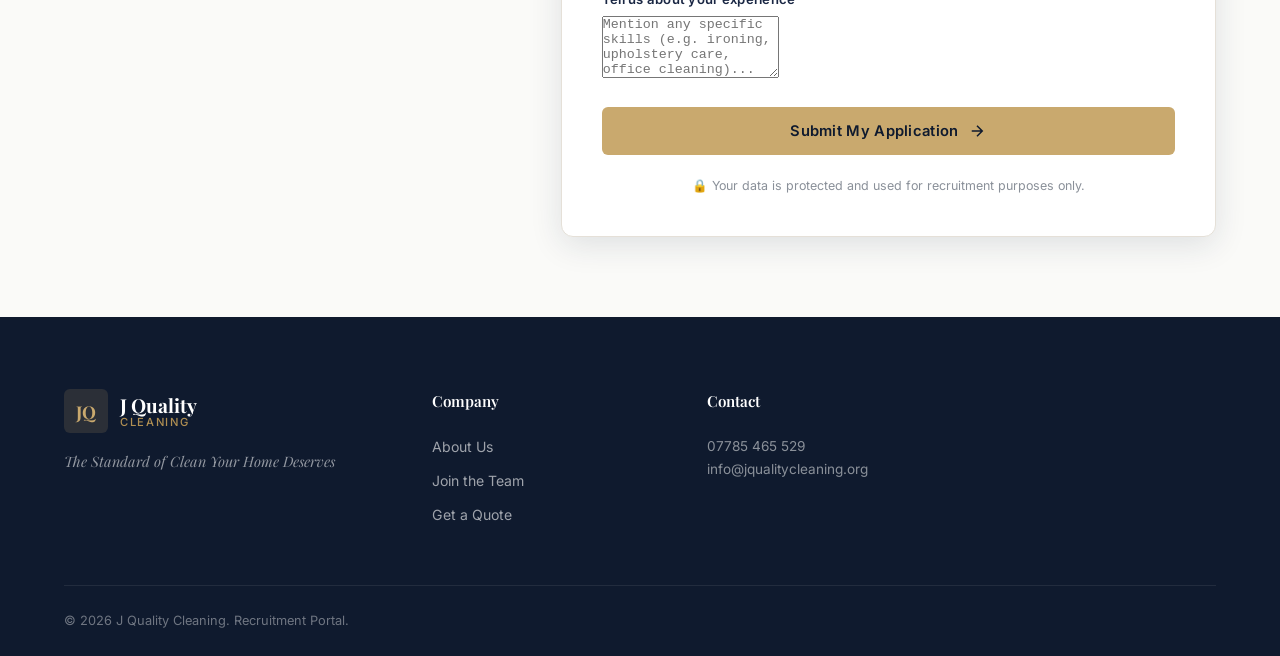
==== commit 5c26c8c4: "Add files via upload" ====
--- a/join.html
+++ b/join.html
@@ -146,9 +146,13 @@
             <nav class="nav" id="main-nav">
                 <a href="index.html" class="nav-link">Home</a>
                 <a href="index.html#services" class="nav-link">Services</a>
+                <a href="index.html#about" class="nav-link">About</a>
                 <a href="join.html" class="nav-link active">Join the Team</a>
                 <a href="index.html#contact" class="nav-link nav-cta">Get a Quote</a>
             </nav>
+            <button class="mobile-menu-btn" id="mobile-menu-btn" aria-label="Toggle navigation menu" aria-expanded="false">
+                <span></span><span></span><span></span>
+            </button>
         </div>
     </header>
 
@@ -318,5 +322,8 @@
     </footer>
 
     <script src="app.js"></script>
+    <button class="back-to-top" id="back-to-top" aria-label="Back to top">
+        <svg width="24" height="24" viewBox="0 0 24 24" fill="none" stroke="currentColor" stroke-width="2" stroke-linecap="round" stroke-linejoin="round"><path d="m18 15-6-6-6 6"/></svg>
+    </button>
 </body>
 </html>
